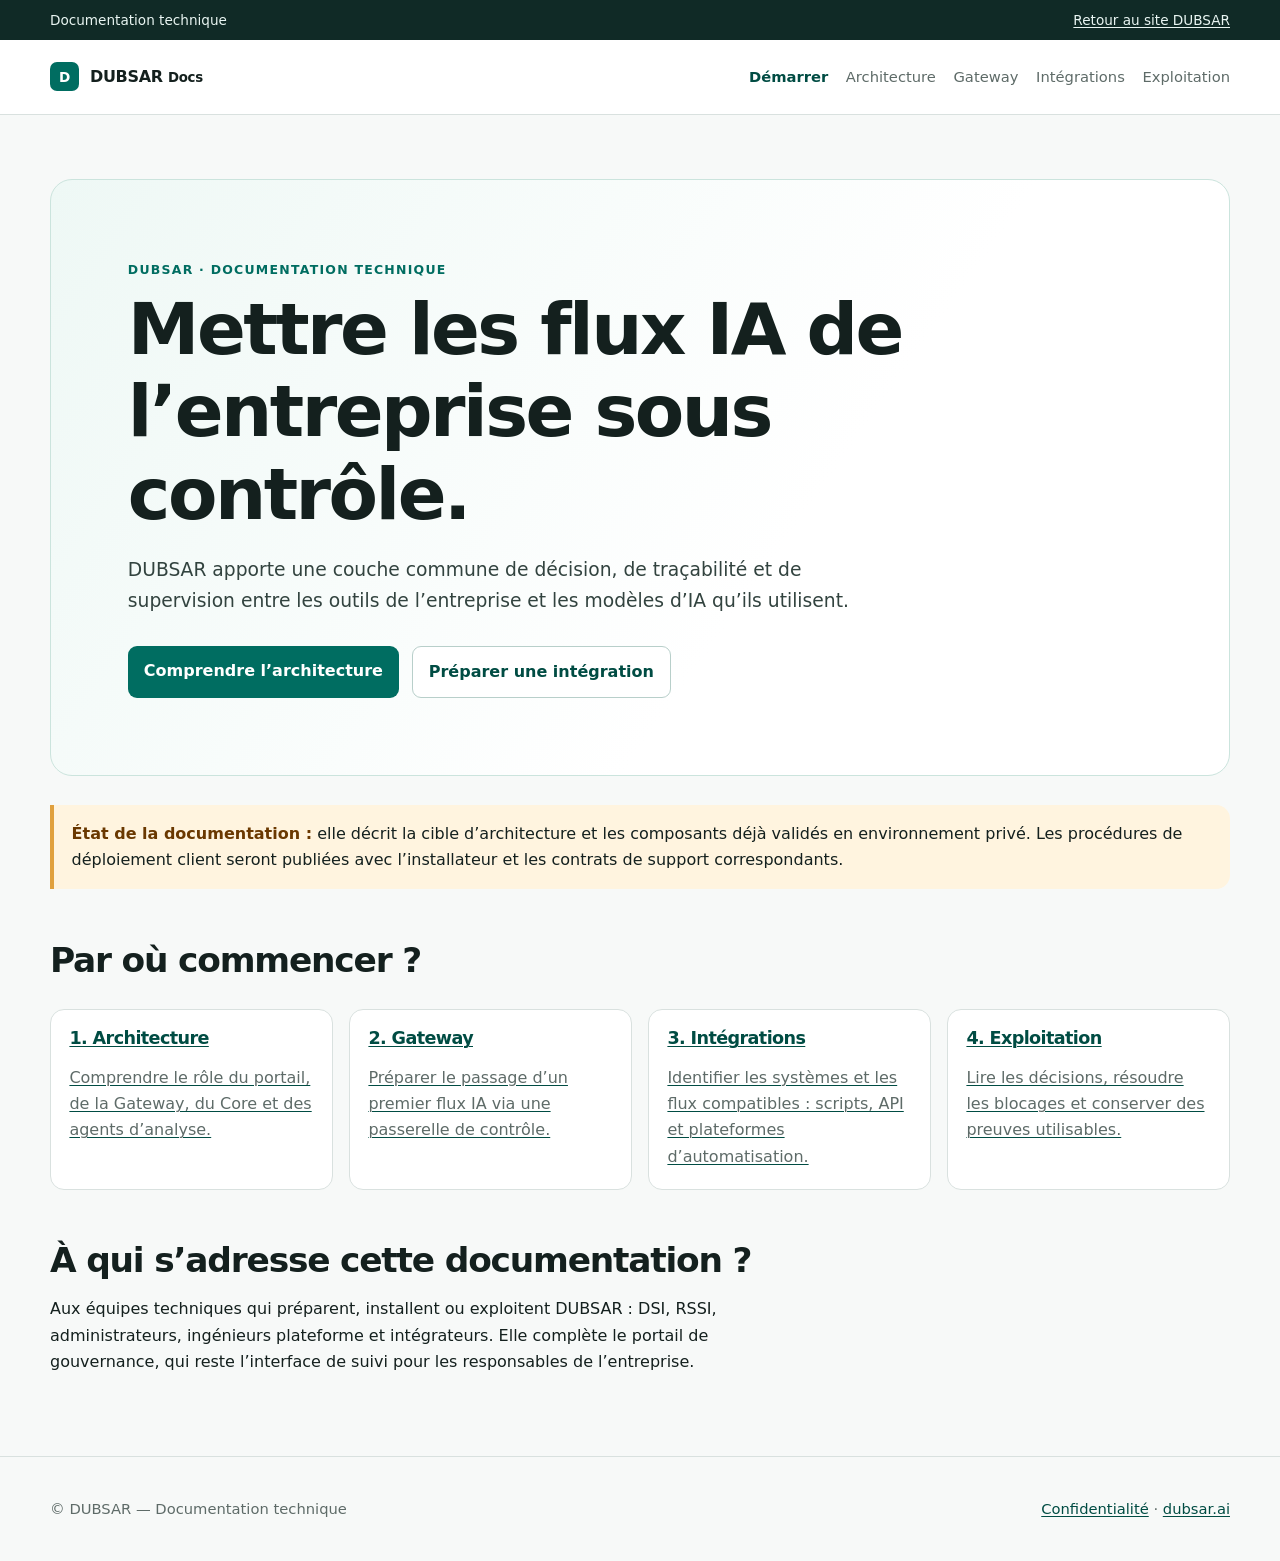
==== index.html @ 1f86c2ea "docs: initial technical documentation site" ====
<!doctype html>
<html lang="fr">
  <head>
    <meta charset="utf-8" />
    <meta name="viewport" content="width=device-width, initial-scale=1" />
    <meta name="description" content="Documentation technique DUBSAR : architecture, Gateway, portail, intégrations et exploitation." />
    <meta property="og:title" content="Documentation technique — DUBSAR" />
    <meta property="og:description" content="Installer, intégrer et exploiter DUBSAR comme couche de contrôle des flux IA." />
    <title>Documentation technique — DUBSAR</title>
    <link rel="stylesheet" href="assets/style.css" />
  </head>
  <body data-page="home">
    <div class="topbar"><div class="shell"><span>Documentation technique</span><a href="https://dubsar.ai/fr/">Retour au site DUBSAR</a></div></div>
    <header><div class="shell header-inner"><a class="brand" href="index.html"><span class="brand-mark">D</span><span>DUBSAR <small>Docs</small></span></a><nav aria-label="Documentation"><a data-page-link="home" href="index.html">Démarrer</a><a data-page-link="architecture" href="architecture.html">Architecture</a><a data-page-link="gateway" href="gateway.html">Gateway</a><a data-page-link="integrations" href="integrations.html">Intégrations</a><a data-page-link="operations" href="operations.html">Exploitation</a></nav></div></header>
    <main class="shell">
      <section class="hero">
        <span class="eyebrow">DUBSAR · documentation technique</span>
        <h1>Mettre les flux IA de l’entreprise sous contrôle.</h1>
        <p class="lead">DUBSAR apporte une couche commune de décision, de traçabilité et de supervision entre les outils de l’entreprise et les modèles d’IA qu’ils utilisent.</p>
        <div class="actions"><a class="button" href="architecture.html">Comprendre l’architecture</a><a class="button secondary" href="gateway.html">Préparer une intégration</a></div>
      </section>

      <div class="notice"><strong>État de la documentation :</strong> elle décrit la cible d’architecture et les composants déjà validés en environnement privé. Les procédures de déploiement client seront publiées avec l’installateur et les contrats de support correspondants.</div>

      <h2>Par où commencer ?</h2>
      <div class="cards">
        <a class="card" href="architecture.html"><h3>1. Architecture</h3><p>Comprendre le rôle du portail, de la Gateway, du Core et des agents d’analyse.</p></a>
        <a class="card" href="gateway.html"><h3>2. Gateway</h3><p>Préparer le passage d’un premier flux IA via une passerelle de contrôle.</p></a>
        <a class="card" href="integrations.html"><h3>3. Intégrations</h3><p>Identifier les systèmes et les flux compatibles : scripts, API et plateformes d’automatisation.</p></a>
        <a class="card" href="operations.html"><h3>4. Exploitation</h3><p>Lire les décisions, résoudre les blocages et conserver des preuves utilisables.</p></a>
      </div>

      <h2>À qui s’adresse cette documentation ?</h2>
      <p>Aux équipes techniques qui préparent, installent ou exploitent DUBSAR : DSI, RSSI, administrateurs, ingénieurs plateforme et intégrateurs. Elle complète le portail de gouvernance, qui reste l’interface de suivi pour les responsables de l’entreprise.</p>
    </main>
    <footer><div class="shell"><span>© DUBSAR — Documentation technique</span><span><a href="https://dubsar.ai/fr/privacy/">Confidentialité</a> · <a href="https://dubsar.ai/fr/">dubsar.ai</a></span></div></footer>
    <script src="assets/site.js"></script>
  </body>
</html>
---- assets/style.css ----
:root {
  --ink: #14201e;
  --muted: #5e6b68;
  --line: #d9e1df;
  --ground: #f7f9f8;
  --paper: #ffffff;
  --teal: #006d61;
  --teal-dark: #004c43;
  --teal-soft: #e8f4f1;
  --amber: #8a4a00;
  --amber-soft: #fff4df;
  --radius: 14px;
  --measure: 74ch;
  font-family: Inter, ui-sans-serif, system-ui, -apple-system, BlinkMacSystemFont, "Segoe UI", sans-serif;
  color: var(--ink);
  background: var(--ground);
}

* { box-sizing: border-box; }
html { scroll-behavior: smooth; }
body { margin: 0; line-height: 1.65; }
a { color: var(--teal-dark); text-decoration-thickness: .08em; text-underline-offset: .15em; }
a:hover { color: var(--teal); }

.shell { width: min(1180px, calc(100% - 2rem)); margin-inline: auto; }
.topbar { background: #102a26; color: #e9f5f2; }
.topbar .shell { display: flex; justify-content: space-between; gap: 1rem; padding: .55rem 0; font-size: .85rem; }
.topbar a { color: #e9f5f2; }
header { background: var(--paper); border-bottom: 1px solid var(--line); position: sticky; top: 0; z-index: 5; }
.header-inner { display: flex; justify-content: space-between; align-items: center; gap: 2rem; min-height: 4.6rem; }
.brand { display: inline-flex; gap: .7rem; align-items: center; font-weight: 800; letter-spacing: -.02em; color: var(--ink); text-decoration: none; }
.brand-mark { width: 1.8rem; height: 1.8rem; display: grid; place-items: center; border-radius: 7px; background: var(--teal); color: white; font-size: .85rem; }
nav { display: flex; flex-wrap: wrap; gap: 1.1rem; font-size: .92rem; }
nav a { color: var(--muted); text-decoration: none; }
nav a[aria-current="page"] { color: var(--teal-dark); font-weight: 750; }

main { padding: clamp(2.8rem, 5vw, 5.5rem) 0; }
.grid { display: grid; grid-template-columns: minmax(0, 1fr) 280px; gap: clamp(2rem, 5vw, 5rem); }
.content { max-width: var(--measure); }
.eyebrow { color: var(--teal); text-transform: uppercase; font-size: .78rem; font-weight: 800; letter-spacing: .1em; }
h1, h2, h3 { line-height: 1.15; letter-spacing: -.035em; }
h1 { font-size: clamp(2.35rem, 6vw, 4.5rem); max-width: 15ch; margin: .3rem 0 1.2rem; }
h2 { font-size: clamp(1.5rem, 3vw, 2.15rem); margin: 3.2rem 0 1rem; }
h3 { font-size: 1.1rem; margin: 1.5rem 0 .45rem; }
p { max-width: var(--measure); }
.lead { font-size: 1.17rem; color: #32433f; max-width: 61ch; }
.hero { padding: clamp(2.3rem, 6vw, 5rem); border-radius: calc(var(--radius) + 8px); background: linear-gradient(125deg, #eef8f5, #fff 62%); border: 1px solid #cbe4dd; }
.hero h1 { max-width: 16ch; }
.actions { display: flex; flex-wrap: wrap; gap: .8rem; margin-top: 1.8rem; }
.button { display: inline-block; padding: .75rem 1rem; border-radius: 9px; background: var(--teal); color: white; font-weight: 750; text-decoration: none; }
.button:hover { color: white; background: var(--teal-dark); }
.button.secondary { color: var(--teal-dark); background: var(--paper); border: 1px solid #b8cfca; }
.notice { margin: 1.8rem 0; padding: 1rem 1.1rem; border-left: 4px solid #e0a03d; background: var(--amber-soft); border-radius: 0 var(--radius) var(--radius) 0; }
.notice strong { color: #6a3800; }
.cards { display: grid; grid-template-columns: repeat(auto-fit, minmax(220px, 1fr)); gap: 1rem; margin: 1.8rem 0; }
.card { padding: 1.15rem; border: 1px solid var(--line); background: var(--paper); border-radius: var(--radius); }
.card h3 { margin-top: 0; }
.card p { color: var(--muted); margin-bottom: 0; }
.diagram { margin: 1.8rem 0; padding: 1.2rem; border-radius: var(--radius); background: #102a26; color: #e4f3ef; overflow-x: auto; font: .9rem/1.65 ui-monospace, SFMono-Regular, Consolas, monospace; }
.steps { counter-reset: step; padding: 0; list-style: none; }
.steps li { position: relative; padding: 0 0 1.2rem 3.25rem; }
.steps li::before { counter-increment: step; content: counter(step); position: absolute; left: 0; top: .1rem; display: grid; place-items: center; width: 2rem; height: 2rem; border-radius: 50%; background: var(--teal-soft); color: var(--teal-dark); font-weight: 800; }
.sidebar { position: sticky; top: 6.2rem; align-self: start; padding: 1rem; background: var(--paper); border: 1px solid var(--line); border-radius: var(--radius); font-size: .92rem; }
.sidebar b { display: block; margin-bottom: .45rem; }
.sidebar a { display: block; padding: .28rem 0; text-decoration: none; }
.status { display: inline-flex; align-items: center; border-radius: 999px; padding: .22rem .55rem; background: var(--teal-soft); color: var(--teal-dark); font-size: .78rem; font-weight: 800; }
table { border-collapse: collapse; width: 100%; margin: 1.4rem 0; background: var(--paper); }
th, td { border: 1px solid var(--line); padding: .7rem; vertical-align: top; text-align: left; }
th { background: #f0f5f3; }
code { padding: .15rem .3rem; border-radius: 4px; background: #eaf0ee; font-size: .9em; }
footer { border-top: 1px solid var(--line); padding: 2.5rem 0; color: var(--muted); font-size: .92rem; }
footer .shell { display: flex; justify-content: space-between; flex-wrap: wrap; gap: 1rem; }

@media (max-width: 760px) {
  .topbar .shell, .header-inner { align-items: flex-start; flex-direction: column; padding-block: .8rem; gap: .7rem; }
  .grid { grid-template-columns: 1fr; }
  .sidebar { display: none; }
  h1 { font-size: clamp(2.2rem, 12vw, 3.4rem); }
}
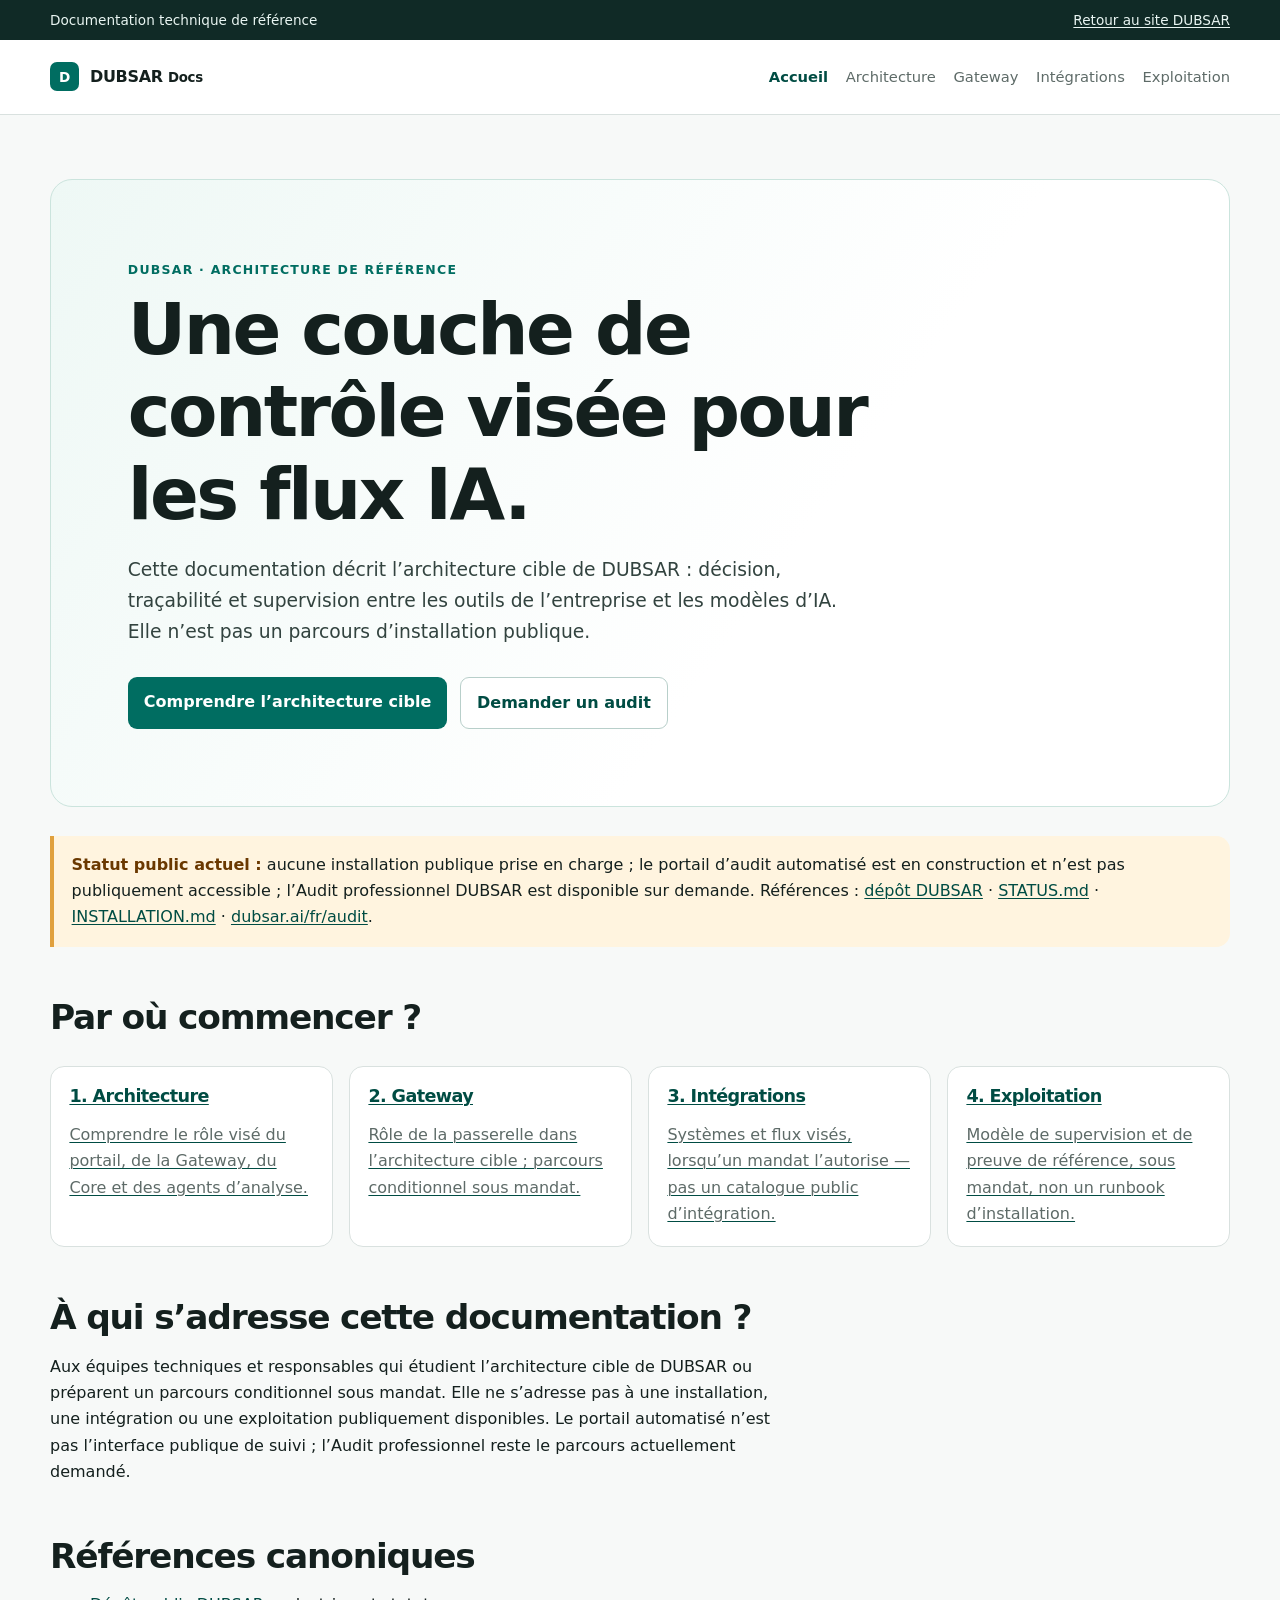
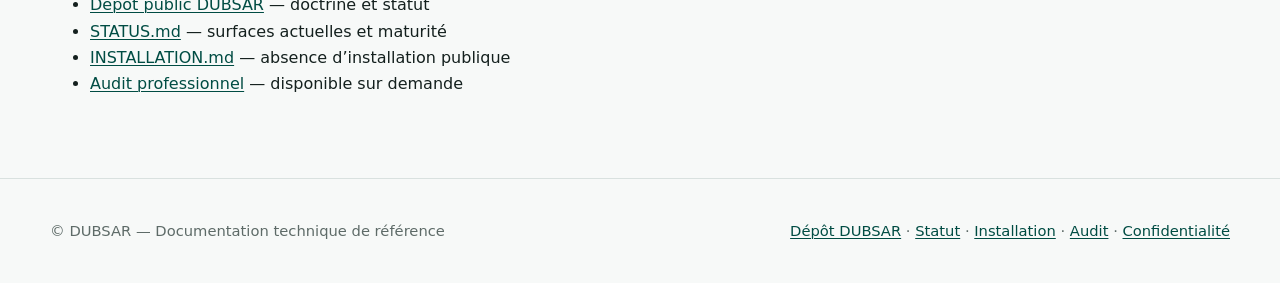
==== commit 22e46277: "docs: align public claims with DUBSAR status and installation Present Gateway, portal, integrations " ====
--- a/index.html
+++ b/index.html
@@ -3,38 +3,45 @@
   <head>
     <meta charset="utf-8" />
     <meta name="viewport" content="width=device-width, initial-scale=1" />
-    <meta name="description" content="Documentation technique DUBSAR : architecture, Gateway, portail, intégrations et exploitation." />
+    <meta name="description" content="Documentation technique de référence DUBSAR : architecture cible, Gateway, portail, intégrations et exploitation. Aucune installation publique prise en charge." />
     <meta property="og:title" content="Documentation technique — DUBSAR" />
-    <meta property="og:description" content="Installer, intégrer et exploiter DUBSAR comme couche de contrôle des flux IA." />
+    <meta property="og:description" content="Architecture cible DUBSAR. Aucune installation publique ; portail non public ; audit professionnel sur demande." />
     <title>Documentation technique — DUBSAR</title>
     <link rel="stylesheet" href="assets/style.css" />
   </head>
   <body data-page="home">
-    <div class="topbar"><div class="shell"><span>Documentation technique</span><a href="https://dubsar.ai/fr/">Retour au site DUBSAR</a></div></div>
-    <header><div class="shell header-inner"><a class="brand" href="index.html"><span class="brand-mark">D</span><span>DUBSAR <small>Docs</small></span></a><nav aria-label="Documentation"><a data-page-link="home" href="index.html">Démarrer</a><a data-page-link="architecture" href="architecture.html">Architecture</a><a data-page-link="gateway" href="gateway.html">Gateway</a><a data-page-link="integrations" href="integrations.html">Intégrations</a><a data-page-link="operations" href="operations.html">Exploitation</a></nav></div></header>
+    <div class="topbar"><div class="shell"><span>Documentation technique de référence</span><a href="https://dubsar.ai/fr/">Retour au site DUBSAR</a></div></div>
+    <header><div class="shell header-inner"><a class="brand" href="index.html"><span class="brand-mark">D</span><span>DUBSAR <small>Docs</small></span></a><nav aria-label="Documentation"><a data-page-link="home" href="index.html">Accueil</a><a data-page-link="architecture" href="architecture.html">Architecture</a><a data-page-link="gateway" href="gateway.html">Gateway</a><a data-page-link="integrations" href="integrations.html">Intégrations</a><a data-page-link="operations" href="operations.html">Exploitation</a></nav></div></header>
     <main class="shell">
       <section class="hero">
-        <span class="eyebrow">DUBSAR · documentation technique</span>
-        <h1>Mettre les flux IA de l’entreprise sous contrôle.</h1>
-        <p class="lead">DUBSAR apporte une couche commune de décision, de traçabilité et de supervision entre les outils de l’entreprise et les modèles d’IA qu’ils utilisent.</p>
-        <div class="actions"><a class="button" href="architecture.html">Comprendre l’architecture</a><a class="button secondary" href="gateway.html">Préparer une intégration</a></div>
+        <span class="eyebrow">DUBSAR · architecture de référence</span>
+        <h1>Une couche de contrôle visée pour les flux IA.</h1>
+        <p class="lead">Cette documentation décrit l’architecture cible de DUBSAR : décision, traçabilité et supervision entre les outils de l’entreprise et les modèles d’IA. Elle n’est pas un parcours d’installation publique.</p>
+        <div class="actions"><a class="button" href="architecture.html">Comprendre l’architecture cible</a><a class="button secondary" href="https://dubsar.ai/fr/audit">Demander un audit</a></div>
       </section>
 
-      <div class="notice"><strong>État de la documentation :</strong> elle décrit la cible d’architecture et les composants déjà validés en environnement privé. Les procédures de déploiement client seront publiées avec l’installateur et les contrats de support correspondants.</div>
+      <div class="notice" role="status"><strong>Statut public actuel :</strong> aucune installation publique prise en charge ; le portail d’audit automatisé est en construction et n’est pas publiquement accessible ; l’Audit professionnel DUBSAR est disponible sur demande. Références : <a href="https://github.com/kotnisofiane-bit/DUBSAR">dépôt DUBSAR</a> · <a href="https://github.com/kotnisofiane-bit/DUBSAR/blob/main/STATUS.md">STATUS.md</a> · <a href="https://github.com/kotnisofiane-bit/DUBSAR/blob/main/INSTALLATION.md">INSTALLATION.md</a> · <a href="https://dubsar.ai/fr/audit">dubsar.ai/fr/audit</a>.</div>
 
       <h2>Par où commencer ?</h2>
       <div class="cards">
-        <a class="card" href="architecture.html"><h3>1. Architecture</h3><p>Comprendre le rôle du portail, de la Gateway, du Core et des agents d’analyse.</p></a>
-        <a class="card" href="gateway.html"><h3>2. Gateway</h3><p>Préparer le passage d’un premier flux IA via une passerelle de contrôle.</p></a>
-        <a class="card" href="integrations.html"><h3>3. Intégrations</h3><p>Identifier les systèmes et les flux compatibles : scripts, API et plateformes d’automatisation.</p></a>
-        <a class="card" href="operations.html"><h3>4. Exploitation</h3><p>Lire les décisions, résoudre les blocages et conserver des preuves utilisables.</p></a>
+        <a class="card" href="architecture.html"><h3>1. Architecture</h3><p>Comprendre le rôle visé du portail, de la Gateway, du Core et des agents d’analyse.</p></a>
+        <a class="card" href="gateway.html"><h3>2. Gateway</h3><p>Rôle de la passerelle dans l’architecture cible ; parcours conditionnel sous mandat.</p></a>
+        <a class="card" href="integrations.html"><h3>3. Intégrations</h3><p>Systèmes et flux visés, lorsqu’un mandat l’autorise — pas un catalogue public d’intégration.</p></a>
+        <a class="card" href="operations.html"><h3>4. Exploitation</h3><p>Modèle de supervision et de preuve de référence, sous mandat, non un runbook d’installation.</p></a>
       </div>
 
       <h2>À qui s’adresse cette documentation ?</h2>
-      <p>Aux équipes techniques qui préparent, installent ou exploitent DUBSAR : DSI, RSSI, administrateurs, ingénieurs plateforme et intégrateurs. Elle complète le portail de gouvernance, qui reste l’interface de suivi pour les responsables de l’entreprise.</p>
+      <p>Aux équipes techniques et responsables qui étudient l’architecture cible de DUBSAR ou préparent un parcours conditionnel sous mandat. Elle ne s’adresse pas à une installation, une intégration ou une exploitation publiquement disponibles. Le portail automatisé n’est pas l’interface publique de suivi ; l’Audit professionnel reste le parcours actuellement demandé.</p>
+
+      <h2>Références canoniques</h2>
+      <ul>
+        <li><a href="https://github.com/kotnisofiane-bit/DUBSAR">Dépôt public DUBSAR</a> — doctrine et statut</li>
+        <li><a href="https://github.com/kotnisofiane-bit/DUBSAR/blob/main/STATUS.md">STATUS.md</a> — surfaces actuelles et maturité</li>
+        <li><a href="https://github.com/kotnisofiane-bit/DUBSAR/blob/main/INSTALLATION.md">INSTALLATION.md</a> — absence d’installation publique</li>
+        <li><a href="https://dubsar.ai/fr/audit">Audit professionnel</a> — disponible sur demande</li>
+      </ul>
     </main>
-    <footer><div class="shell"><span>© DUBSAR — Documentation technique</span><span><a href="https://dubsar.ai/fr/privacy/">Confidentialité</a> · <a href="https://dubsar.ai/fr/">dubsar.ai</a></span></div></footer>
+    <footer><div class="shell"><span>© DUBSAR — Documentation technique de référence</span><span><a href="https://github.com/kotnisofiane-bit/DUBSAR">Dépôt DUBSAR</a> · <a href="https://github.com/kotnisofiane-bit/DUBSAR/blob/main/STATUS.md">Statut</a> · <a href="https://github.com/kotnisofiane-bit/DUBSAR/blob/main/INSTALLATION.md">Installation</a> · <a href="https://dubsar.ai/fr/audit">Audit</a> · <a href="https://dubsar.ai/fr/privacy/">Confidentialité</a></span></div></footer>
     <script src="assets/site.js"></script>
   </body>
 </html>
-
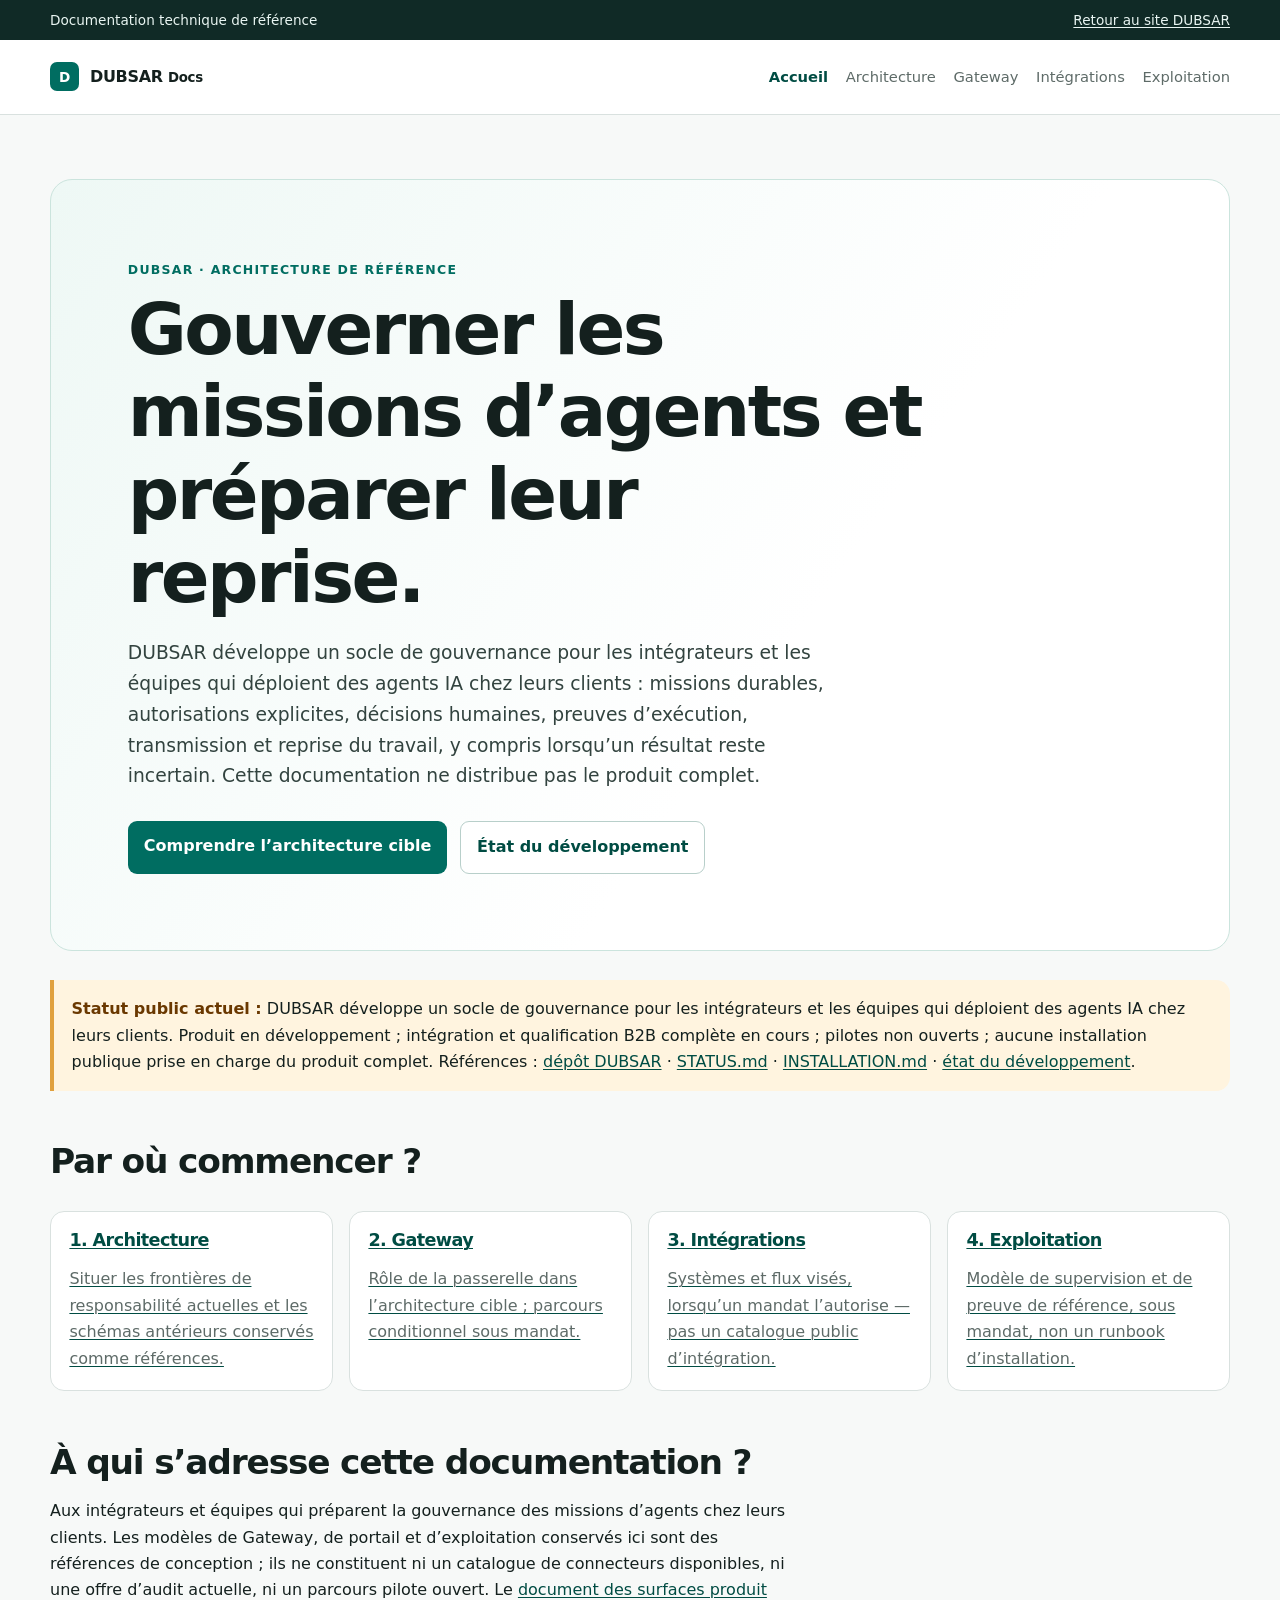
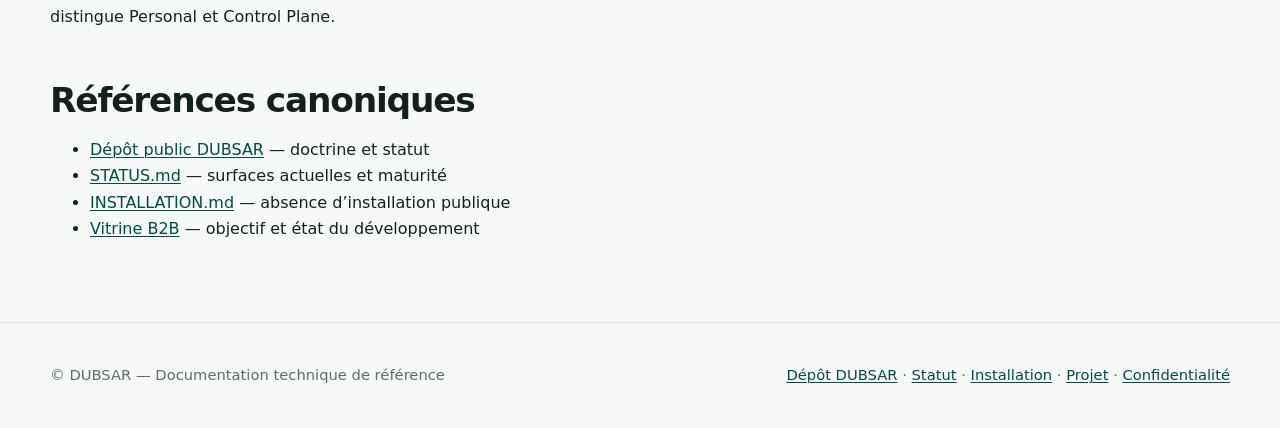
==== commit 1b88340e: "docs: harmoniser le statut B2B et contextualiser les anciens audits" ====
--- a/index.html
+++ b/index.html
@@ -3,9 +3,9 @@
   <head>
     <meta charset="utf-8" />
     <meta name="viewport" content="width=device-width, initial-scale=1" />
-    <meta name="description" content="Documentation technique de référence DUBSAR : architecture cible, Gateway, portail, intégrations et exploitation. Aucune installation publique prise en charge." />
+    <meta name="description" content="Documentation de référence DUBSAR pour les intégrateurs : missions durables, autorisations, décisions humaines et preuves. Produit en développement." />
     <meta property="og:title" content="Documentation technique — DUBSAR" />
-    <meta property="og:description" content="Architecture cible DUBSAR. Aucune installation publique ; portail non public ; audit professionnel sur demande." />
+    <meta property="og:description" content="Socle de gouvernance B2B en développement. Qualification complète en cours ; pilotes non ouverts." />
     <title>Documentation technique — DUBSAR</title>
     <link rel="stylesheet" href="assets/style.css" />
   </head>
@@ -15,33 +15,33 @@
     <main class="shell">
       <section class="hero">
         <span class="eyebrow">DUBSAR · architecture de référence</span>
-        <h1>Une couche de contrôle visée pour les flux IA.</h1>
-        <p class="lead">Cette documentation décrit l’architecture cible de DUBSAR : décision, traçabilité et supervision entre les outils de l’entreprise et les modèles d’IA. Elle n’est pas un parcours d’installation publique.</p>
-        <div class="actions"><a class="button" href="architecture.html">Comprendre l’architecture cible</a><a class="button secondary" href="https://dubsar.ai/fr/audit">Demander un audit</a></div>
+        <h1>Gouverner les missions d’agents et préparer leur reprise.</h1>
+        <p class="lead">DUBSAR développe un socle de gouvernance pour les intégrateurs et les équipes qui déploient des agents IA chez leurs clients : missions durables, autorisations explicites, décisions humaines, preuves d’exécution, transmission et reprise du travail, y compris lorsqu’un résultat reste incertain. Cette documentation ne distribue pas le produit complet.</p>
+        <div class="actions"><a class="button" href="architecture.html">Comprendre l’architecture cible</a><a class="button secondary" href="https://dubsar.ai/fr/#maturite">État du développement</a></div>
       </section>
 
-      <div class="notice" role="status"><strong>Statut public actuel :</strong> aucune installation publique prise en charge ; le portail d’audit automatisé est en construction et n’est pas publiquement accessible ; l’Audit professionnel DUBSAR est disponible sur demande. Références : <a href="https://github.com/kotnisofiane-bit/DUBSAR">dépôt DUBSAR</a> · <a href="https://github.com/kotnisofiane-bit/DUBSAR/blob/main/STATUS.md">STATUS.md</a> · <a href="https://github.com/kotnisofiane-bit/DUBSAR/blob/main/INSTALLATION.md">INSTALLATION.md</a> · <a href="https://dubsar.ai/fr/audit">dubsar.ai/fr/audit</a>.</div>
+      <div class="notice" role="status"><strong>Statut public actuel :</strong> DUBSAR développe un socle de gouvernance pour les intégrateurs et les équipes qui déploient des agents IA chez leurs clients. Produit en développement ; intégration et qualification B2B complète en cours ; pilotes non ouverts ; aucune installation publique prise en charge du produit complet. Références : <a href="https://github.com/kotnisofiane-bit/DUBSAR">dépôt DUBSAR</a> · <a href="https://github.com/kotnisofiane-bit/DUBSAR/blob/main/STATUS.md">STATUS.md</a> · <a href="https://github.com/kotnisofiane-bit/DUBSAR/blob/main/INSTALLATION.md">INSTALLATION.md</a> · <a href="https://dubsar.ai/fr/#maturite">état du développement</a>.</div>
 
       <h2>Par où commencer ?</h2>
       <div class="cards">
-        <a class="card" href="architecture.html"><h3>1. Architecture</h3><p>Comprendre le rôle visé du portail, de la Gateway, du Core et des agents d’analyse.</p></a>
+        <a class="card" href="architecture.html"><h3>1. Architecture</h3><p>Situer les frontières de responsabilité actuelles et les schémas antérieurs conservés comme références.</p></a>
         <a class="card" href="gateway.html"><h3>2. Gateway</h3><p>Rôle de la passerelle dans l’architecture cible ; parcours conditionnel sous mandat.</p></a>
         <a class="card" href="integrations.html"><h3>3. Intégrations</h3><p>Systèmes et flux visés, lorsqu’un mandat l’autorise — pas un catalogue public d’intégration.</p></a>
         <a class="card" href="operations.html"><h3>4. Exploitation</h3><p>Modèle de supervision et de preuve de référence, sous mandat, non un runbook d’installation.</p></a>
       </div>
 
       <h2>À qui s’adresse cette documentation ?</h2>
-      <p>Aux équipes techniques et responsables qui étudient l’architecture cible de DUBSAR ou préparent un parcours conditionnel sous mandat. Elle ne s’adresse pas à une installation, une intégration ou une exploitation publiquement disponibles. Le portail automatisé n’est pas l’interface publique de suivi ; l’Audit professionnel reste le parcours actuellement demandé.</p>
+      <p>Aux intégrateurs et équipes qui préparent la gouvernance des missions d’agents chez leurs clients. Les modèles de Gateway, de portail et d’exploitation conservés ici sont des références de conception ; ils ne constituent ni un catalogue de connecteurs disponibles, ni une offre d’audit actuelle, ni un parcours pilote ouvert. Le <a href="https://github.com/kotnisofiane-bit/DUBSAR/blob/main/PRODUCT_SURFACES.md">document des surfaces produit</a> distingue Personal et Control Plane.</p>
 
       <h2>Références canoniques</h2>
       <ul>
         <li><a href="https://github.com/kotnisofiane-bit/DUBSAR">Dépôt public DUBSAR</a> — doctrine et statut</li>
         <li><a href="https://github.com/kotnisofiane-bit/DUBSAR/blob/main/STATUS.md">STATUS.md</a> — surfaces actuelles et maturité</li>
         <li><a href="https://github.com/kotnisofiane-bit/DUBSAR/blob/main/INSTALLATION.md">INSTALLATION.md</a> — absence d’installation publique</li>
-        <li><a href="https://dubsar.ai/fr/audit">Audit professionnel</a> — disponible sur demande</li>
+        <li><a href="https://dubsar.ai/fr/">Vitrine B2B</a> — objectif et état du développement</li>
       </ul>
     </main>
-    <footer><div class="shell"><span>© DUBSAR — Documentation technique de référence</span><span><a href="https://github.com/kotnisofiane-bit/DUBSAR">Dépôt DUBSAR</a> · <a href="https://github.com/kotnisofiane-bit/DUBSAR/blob/main/STATUS.md">Statut</a> · <a href="https://github.com/kotnisofiane-bit/DUBSAR/blob/main/INSTALLATION.md">Installation</a> · <a href="https://dubsar.ai/fr/audit">Audit</a> · <a href="https://dubsar.ai/fr/privacy/">Confidentialité</a></span></div></footer>
+    <footer><div class="shell"><span>© DUBSAR — Documentation technique de référence</span><span><a href="https://github.com/kotnisofiane-bit/DUBSAR">Dépôt DUBSAR</a> · <a href="https://github.com/kotnisofiane-bit/DUBSAR/blob/main/STATUS.md">Statut</a> · <a href="https://github.com/kotnisofiane-bit/DUBSAR/blob/main/INSTALLATION.md">Installation</a> · <a href="https://dubsar.ai/fr/">Projet</a> · <a href="https://dubsar.ai/fr/privacy/">Confidentialité</a></span></div></footer>
     <script src="assets/site.js"></script>
   </body>
 </html>
